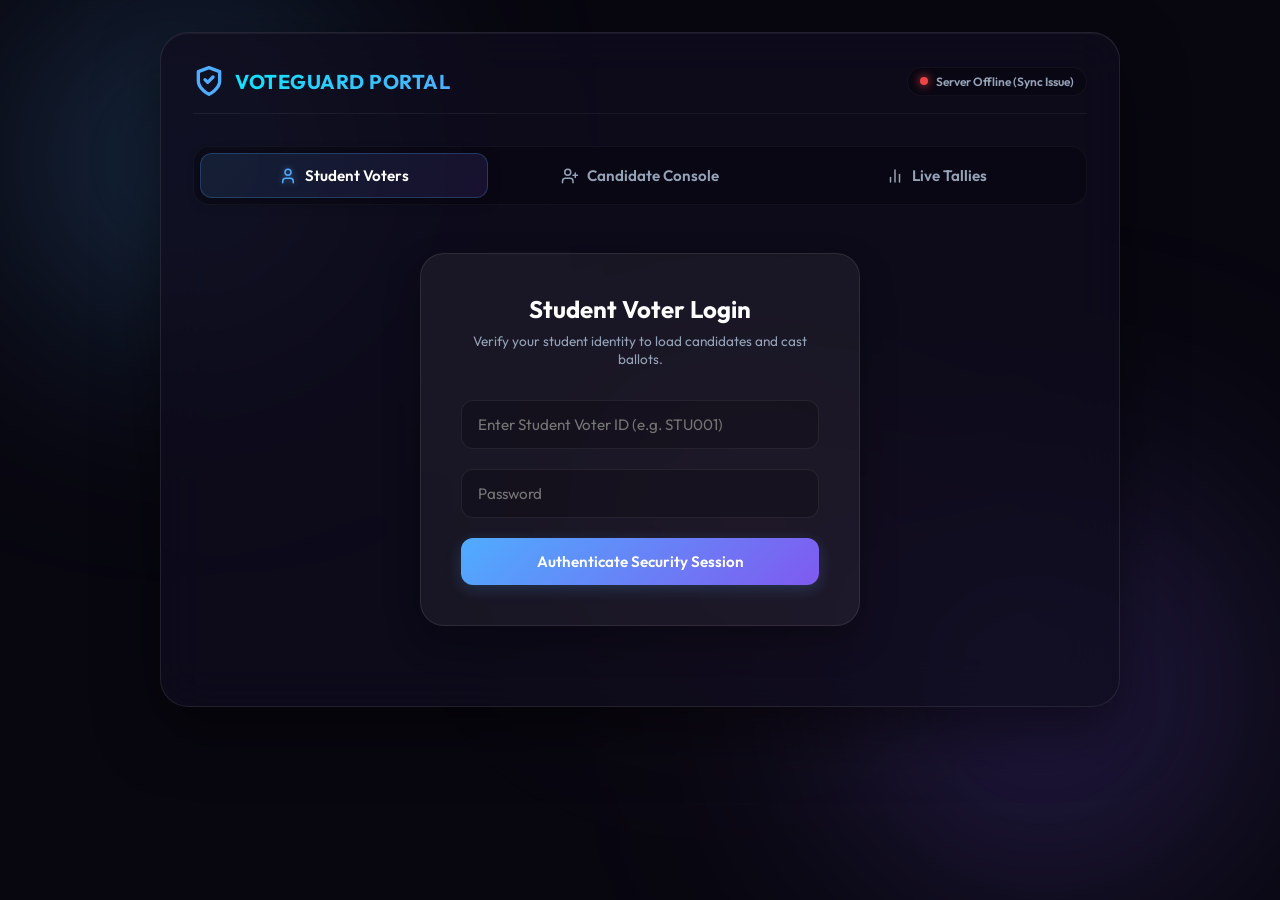
==== CollegeVotingSystem/frontend/index.html @ 543c8ec4 "Add files via upload" ====
<!DOCTYPE html>
<html lang="en">
<head>
  <meta charset="UTF-8">
  <meta name="viewport" content="width=device-width, initial-scale=1.0">
  <title>College Online Election Portal</title>
  <link rel="stylesheet" href="style.css">
</head>
<body>

  <!-- Background Animated Glow Orbs -->
  <div class="bg-orbs">
    <div class="orb orb-1"></div>
    <div class="orb orb-2"></div>
    <div class="orb orb-3"></div>
  </div>

  <div class="container">
    
    <!-- Top System Header -->
    <header class="app-header">
      <div class="header-logo">
        <svg xmlns="http://www.w3.org/2000/svg" width="32" height="32" viewBox="0 0 24 24" fill="none" stroke="currentColor" stroke-width="2.5" stroke-linecap="round" stroke-linejoin="round">
          <path d="M12 22s8-4 8-10V5l-8-3-8 3v7c0 6 8 10 8 10z"/>
          <path d="m9 11 2 2 4-4"/>
        </svg>
        <span>VOTEGUARD PORTAL</span>
      </div>
      <div class="connection-status" id="connectionStatus">
        <span class="status-dot offline"></span>
        <span class="status-text" id="statusText">Connecting Server...</span>
      </div>
    </header>

    <!-- Main Navigation Menu Tabs -->
    <nav class="main-menu">
      <button class="active" onclick="switchMainTab('voter')">
        <svg xmlns="http://www.w3.org/2000/svg" width="18" height="18" viewBox="0 0 24 24" fill="none" stroke="currentColor" stroke-width="2" stroke-linecap="round" stroke-linejoin="round">
          <path d="M19 21v-2a4 4 0 0 0-4-4H9a4 4 0 0 0-4 4v2"/>
          <circle cx="12" cy="7" r="4"/>
        </svg>
        Student Voters
      </button>
      <button onclick="switchMainTab('candidate')">
        <svg xmlns="http://www.w3.org/2000/svg" width="18" height="18" viewBox="0 0 24 24" fill="none" stroke="currentColor" stroke-width="2" stroke-linecap="round" stroke-linejoin="round">
          <path d="M16 21v-2a4 4 0 0 0-4-4H6a4 4 0 0 0-4 4v2"/>
          <circle cx="9" cy="7" r="4"/>
          <line x1="19" x2="19" y1="8" y2="14"/>
          <line x1="22" x2="16" y1="11" y2="11"/>
        </svg>
        Candidate Console
      </button>
      <button onclick="switchMainTab('results')">
        <svg xmlns="http://www.w3.org/2000/svg" width="18" height="18" viewBox="0 0 24 24" fill="none" stroke="currentColor" stroke-width="2" stroke-linecap="round" stroke-linejoin="round">
          <line x1="18" x2="18" y1="20" y2="10"/>
          <line x1="12" x2="12" y1="20" y2="4"/>
          <line x1="6" x2="6" y1="20" y2="14"/>
        </svg>
        Live Tallies
      </button>
    </nav>

    <!-- SECTION 1: STUDENT VOTER PORTAL -->
    <div id="voterPortal" class="tab-section active">
      
      <!-- Voter Authentication Check -->
      <div id="voterLoginCard" class="auth-card">
        <h2>Student Voter Login</h2>
        <p class="auth-subtitle">Verify your student identity to load candidates and cast ballots.</p>
        <div class="form-group">
          <input type="text" id="voterIdInput" placeholder="Enter Student Voter ID (e.g. STU001)">
        </div>
        <div class="form-group">
          <input type="password" id="voterPassInput" placeholder="Password">
        </div>
        <button class="btn-primary" onclick="handleVoterLogin()">
          Authenticate Security Session
        </button>
      </div>

      <!-- Voter Active Session Dashboard -->
      <div id="voterDashboard" class="dashboard-wrapper" style="display: none;">
        <div class="session-info-bar">
          <div class="voter-badge">
            <div class="badge-icon">
              <svg xmlns="http://www.w3.org/2000/svg" width="20" height="20" viewBox="0 0 24 24" fill="none" stroke="currentColor" stroke-width="2">
                <path d="M19 21v-2a4 4 0 0 0-4-4H9a4 4 0 0 0-4 4v2"/>
                <circle cx="12" cy="7" r="4"/>
              </svg>
            </div>
            <div>
              <div class="voter-name" id="sessionVoterName">David Miller</div>
              <div class="voter-details" id="sessionVoterDetails">STU001 • Department of Computer Science</div>
            </div>
          </div>
          <button class="btn-secondary" onclick="handleVoterLogout()">Logout</button>
        </div>

        <h2 class="section-title">Electoral Categories</h2>

        <!-- Position Category Toggles -->
        <div class="position-tab-bar">
          <button class="pos-tab active" onclick="switchPositionTab('President')">President</button>
          <button class="pos-tab" onclick="switchPositionTab('Vice President')">Vice President</button>
          <button class="pos-tab" onclick="switchPositionTab('General Secretary')">General Secretary</button>
        </div>

        <!-- Ballot Cast Indicator -->
        <div id="ballotCastBadge" class="ballot-status-badge" style="display: none;">
          <svg xmlns="http://www.w3.org/2000/svg" width="20" height="20" viewBox="0 0 24 24" fill="none" stroke="currentColor" stroke-width="2.5">
            <polyline points="20 6 9 17 4 12"/>
          </svg>
          <span>You have cast your secure ballot for this position.</span>
        </div>

        <!-- Candidate Cards Grid -->
        <div id="voterCandidatesGrid" class="cards-grid">
          <!-- Dynamically populated candidate cards -->
        </div>

      </div>
    </div>

    <!-- SECTION 2: CANDIDATE PROFILE PORTAL -->
    <div id="candidatePortal" class="tab-section">
      
      <!-- Candidate Authentication Check -->
      <div id="candidateLoginCard" class="auth-card">
        <h2>Candidate Console Login</h2>
        <p class="auth-subtitle">Authorized participants only. Access profile configuration utilities.</p>
        <div class="form-group">
          <input type="text" id="candidateIdInput" placeholder="Enter Candidate ID (e.g. PRES01)">
        </div>
        <div class="form-group">
          <input type="password" id="candidatePassInput" placeholder="Console Password">
        </div>
        <button class="btn-primary" onclick="handleCandidateLogin()">
          Decrypt Profile Console
        </button>
      </div>

      <!-- Candidate Profile Editor console -->
      <div id="candidateEditor" class="editor-wrapper" style="display: none;">
        <div class="session-info-bar">
          <div>
            <h2 class="editor-title">Candidate Profile Console</h2>
            <p class="editor-subtitle">Modify details presented to student voters.</p>
          </div>
          <button class="btn-secondary" onclick="handleCandidateLogout()">Logout</button>
        </div>

        <div class="editor-layout">
          
          <!-- Image upload and preview card -->
          <div class="profile-photo-card">
            <h3>Profile Photo</h3>
            <div class="photo-preview-box">
              <img id="profileImagePreview" src="" alt="Profile Image" style="display: none;">
              <div id="photoAvatarPlaceholder" class="photo-placeholder-avatar">
                <svg xmlns="http://www.w3.org/2000/svg" width="60" height="60" viewBox="0 0 24 24" fill="none" stroke="currentColor" stroke-width="1.5">
                  <path d="M19 21v-2a4 4 0 0 0-4-4H9a4 4 0 0 0-4 4v2"/>
                  <circle cx="12" cy="7" r="4"/>
                </svg>
              </div>
            </div>
            <div class="file-input-wrapper">
              <button class="btn-file-select">Select Photo File</button>
              <input type="file" id="candidateImageFile" accept="image/*" onchange="previewSelectedImage(event)">
            </div>
            <p class="photo-upload-hint">Formats: JPG, PNG, WebP (Max 2MB).</p>
            <button class="btn-primary-small" onclick="handleCandidateImageUpload()">
              Upload Photo
            </button>
          </div>

          <!-- Text Profile fields -->
          <div class="profile-details-form">
            <h3>Campaign Information</h3>
            <div class="editor-grid">
              <div class="form-group">
                <label>Registered Name</label>
                <input type="text" id="candEditName" placeholder="Full Name">
              </div>
              <div class="form-group">
                <label>Position Affiliation</label>
                <input type="text" id="candEditPosition" disabled style="opacity: 0.65; cursor: not-allowed;">
              </div>
              <div class="form-group full-width">
                <label>Degree & Year</label>
                <input type="text" id="candEditDegree" placeholder="e.g. B.Tech CS, 3rd Year">
              </div>
              <div class="form-group full-width">
                <label>Academic / Extra-Curricular Qualifications</label>
                <input type="text" id="candEditQual" placeholder="e.g. Class Rep, Tech-fest Organizer">
              </div>
              <div class="form-group full-width">
                <label>Profile Achievements</label>
                <textarea id="candEditAchievements" placeholder="List your key achievements during college life..."></textarea>
              </div>
              <div class="form-group full-width">
                <label>Campaign Manifesto & Promises</label>
                <textarea id="candEditManifesto" placeholder="List your promises and manifesto agenda for voters..."></textarea>
              </div>
            </div>
            <button class="btn-primary" onclick="handleCandidateProfileUpdate()">
              Save Profile Changes
            </button>
          </div>

        </div>
      </div>
    </div>

    <!-- SECTION 3: ELECTION LIVE TALLIES -->
    <div id="resultsPortal" class="tab-section">
      <div class="results-header-box">
        <h2>Live Ballot tallies</h2>
        <p class="results-subtitle">Encrypted public ledger vote summaries. Refresh values live.</p>
        <button class="btn-secondary-small" onclick="loadResultsData()">
          <svg xmlns="http://www.w3.org/2000/svg" width="16" height="16" viewBox="0 0 24 24" fill="none" stroke="currentColor" stroke-width="2">
            <path d="M21.5 2v6h-6M21.34 15.57a10 10 0 1 1-.57-8.38l5.67-5.67"/>
          </svg>
          Sync Votes
        </button>
      </div>

      <!-- Live position summaries container -->
      <div id="resultsTalliesContainer">
        <!-- Dynamically rendered progress charts per position -->
      </div>
    </div>

  </div>

  <!-- Micro Notifications Toast -->
  <div id="appToast" class="toast-card">
    <span class="toast-icon" id="toastIcon"></span>
    <span class="toast-message" id="toastMessage"></span>
  </div>

  <script src="script.js"></script>
</body>
</html>
---- CollegeVotingSystem/frontend/style.css ----
/* frontend/style.css */
@import url('https://fonts.googleapis.com/css2?family=Outfit:wght@300;400;500;600;700&display=swap');

:root {
  --bg-primary: #080710;
  --card-bg: rgba(255, 255, 255, 0.05);
  --card-border: rgba(255, 255, 255, 0.09);
  --text-primary: #ffffff;
  --text-secondary: #94a3b8;
  
  /* Harmonious Color Palette */
  --accent-cyan: #00f2fe;
  --accent-blue: #4facfe;
  --accent-purple: #7f5af0;
  --accent-pink: #ec4899;
  
  --success: #10b981;
  --error: #ef4444;
  --warning: #f59e0b;
  
  --transition-smooth: all 0.4s cubic-bezier(0.16, 1, 0.3, 1);
  --font-family: 'Outfit', sans-serif;
}

* {
  margin: 0;
  padding: 0;
  box-sizing: border-box;
}

body {
  font-family: var(--font-family);
  background-color: var(--bg-primary);
  color: var(--text-primary);
  min-height: 100vh;
  overflow-x: hidden;
  position: relative;
  display: flex;
  justify-content: center;
  align-items: flex-start;
  padding: 2rem 1rem;
}

/* Background Glowing Orbs */
.bg-orbs {
  position: fixed;
  width: 100vw;
  height: 100vh;
  top: 0;
  left: 0;
  z-index: 1;
  overflow: hidden;
  pointer-events: none;
}

.orb {
  position: absolute;
  border-radius: 50%;
  filter: blur(100px);
  opacity: 0.3;
  mix-blend-mode: screen;
}

.orb-1 {
  width: 500px;
  height: 500px;
  background: radial-gradient(circle, var(--accent-blue) 0%, transparent 70%);
  top: -10%;
  left: -5%;
  animation: floatOrb 25s infinite alternate ease-in-out;
}

.orb-2 {
  width: 600px;
  height: 600px;
  background: radial-gradient(circle, var(--accent-purple) 0%, transparent 70%);
  bottom: -10%;
  right: -5%;
  animation: floatOrb 30s infinite alternate-reverse ease-in-out;
}

.orb-3 {
  width: 300px;
  height: 300px;
  background: radial-gradient(circle, var(--accent-pink) 0%, transparent 70%);
  top: 40%;
  left: 45%;
  animation: floatOrb 20s infinite alternate ease-in-out;
}

@keyframes floatOrb {
  0% { transform: translate(0, 0) scale(1); }
  50% { transform: translate(50px, -30px) scale(1.05); }
  100% { transform: translate(-30px, 60px) scale(0.95); }
}

/* App Container */
.container {
  position: relative;
  z-index: 10;
  width: 100%;
  max-width: 960px;
  background: rgba(15, 12, 30, 0.75);
  backdrop-filter: blur(24px);
  -webkit-backdrop-filter: blur(24px);
  border: 1px solid var(--card-border);
  border-radius: 28px;
  padding: 2rem;
  box-shadow: 0 24px 60px rgba(0, 0, 0, 0.5),
              inset 0 1px 0 rgba(255, 255, 255, 0.05);
}

/* App Header */
.app-header {
  display: flex;
  justify-content: space-between;
  align-items: center;
  margin-bottom: 2rem;
  padding-bottom: 1rem;
  border-bottom: 1px solid rgba(255, 255, 255, 0.06);
}

.header-logo {
  font-size: 1.25rem;
  font-weight: 700;
  letter-spacing: 0.5px;
  display: flex;
  align-items: center;
  gap: 10px;
  background: linear-gradient(135deg, var(--accent-cyan), var(--accent-blue));
  -webkit-background-clip: text;
  -webkit-text-fill-color: transparent;
}

.header-logo svg {
  stroke: var(--accent-blue);
}

/* Connection Status indicator */
.connection-status {
  display: flex;
  align-items: center;
  gap: 8px;
  background: rgba(0, 0, 0, 0.25);
  padding: 6px 12px;
  border-radius: 20px;
  border: 1px solid rgba(255, 255, 255, 0.04);
}

.status-dot {
  width: 8px;
  height: 8px;
  border-radius: 50%;
  display: inline-block;
  position: relative;
}

.status-dot.online {
  background: var(--success);
  box-shadow: 0 0 10px var(--success);
}

.status-dot.offline {
  background: var(--error);
  box-shadow: 0 0 10px var(--error);
  animation: pulseOffline 1.5s infinite alternate;
}

@keyframes pulseOffline {
  to { opacity: 0.4; }
}

.status-text {
  font-size: 0.75rem;
  font-weight: 600;
  color: var(--text-secondary);
}

/* Navigation Menu */
.main-menu {
  display: grid;
  grid-template-columns: repeat(3, 1fr);
  gap: 8px;
  background: rgba(0, 0, 0, 0.25);
  padding: 6px;
  border-radius: 16px;
  border: 1px solid rgba(255, 255, 255, 0.04);
  margin-bottom: 2rem;
}

.main-menu button {
  background: transparent;
  border: none;
  color: var(--text-secondary);
  padding: 12px 6px;
  font-family: var(--font-family);
  font-size: 0.95rem;
  font-weight: 600;
  cursor: pointer;
  border-radius: 12px;
  transition: var(--transition-smooth);
  outline: none;
  display: flex;
  align-items: center;
  justify-content: center;
  gap: 8px;
}

.main-menu button svg {
  transition: var(--transition-smooth);
}

.main-menu button:hover {
  color: var(--text-primary);
  background: rgba(255, 255, 255, 0.03);
}

.main-menu button.active {
  background: linear-gradient(135deg, rgba(79, 172, 254, 0.12), rgba(127, 90, 240, 0.12));
  color: var(--text-primary);
  border: 1px solid rgba(79, 172, 254, 0.25);
  box-shadow: 0 4px 15px rgba(0, 0, 0, 0.2);
}

.main-menu button.active svg {
  stroke: var(--accent-blue);
  filter: drop-shadow(0 0 3px rgba(79, 172, 254, 0.5));
}

/* Sections Control */
.tab-section {
  display: none;
  opacity: 0;
  transform: translateY(15px);
  transition: opacity 0.5s ease, transform 0.5s ease;
}

.tab-section.active {
  display: block;
  opacity: 1;
  transform: translateY(0);
}

/* Titles */
h2 {
  font-size: 1.5rem;
  font-weight: 700;
  color: var(--text-primary);
  margin-bottom: 0.5rem;
}

h2.section-title {
  margin: 2rem 0 1.25rem 0;
  border-left: 4px solid var(--accent-blue);
  padding-left: 10px;
  font-size: 1.35rem;
}

/* Form Cards (Login views) */
.auth-card {
  max-width: 440px;
  margin: 3rem auto;
  background: var(--card-bg);
  border: 1px solid var(--card-border);
  border-radius: 24px;
  padding: 2.5rem;
  box-shadow: 0 15px 35px rgba(0, 0, 0, 0.3);
  text-align: center;
}

.auth-subtitle {
  font-size: 0.85rem;
  color: var(--text-secondary);
  margin-bottom: 2rem;
}

/* Input Fields styling */
.form-group {
  margin-bottom: 1.25rem;
  text-align: left;
}

.form-group label {
  display: block;
  font-size: 0.8rem;
  font-weight: 600;
  color: var(--text-secondary);
  margin-bottom: 6px;
  text-transform: uppercase;
  letter-spacing: 0.5px;
}

input[type="text"],
input[type="password"],
input[type="number"],
textarea {
  width: 100%;
  padding: 14px 16px;
  background: rgba(0, 0, 0, 0.2);
  border: 1.5px solid rgba(255, 255, 255, 0.07);
  border-radius: 12px;
  color: var(--text-primary);
  font-family: var(--font-family);
  font-size: 0.95rem;
  outline: none;
  transition: var(--transition-smooth);
}

input[type="text"]:focus,
input[type="password"]:focus,
input[type="number"]:focus,
textarea:focus {
  border-color: var(--accent-blue);
  background: rgba(0, 0, 0, 0.35);
  box-shadow: 0 0 15px rgba(79, 172, 254, 0.1);
}

textarea {
  min-height: 100px;
  resize: vertical;
}

/* Buttons System */
button.btn-primary {
  width: 100%;
  padding: 14px;
  background: linear-gradient(135deg, var(--accent-blue), var(--accent-purple));
  color: var(--text-primary);
  border: none;
  border-radius: 12px;
  font-family: var(--font-family);
  font-size: 0.95rem;
  font-weight: 600;
  cursor: pointer;
  transition: var(--transition-smooth);
  box-shadow: 0 4px 15px rgba(79, 172, 254, 0.2);
  display: inline-flex;
  align-items: center;
  justify-content: center;
  gap: 8px;
}

button.btn-primary:hover {
  transform: translateY(-2px);
  box-shadow: 0 6px 20px rgba(79, 172, 254, 0.35);
  background: linear-gradient(135deg, var(--accent-cyan), var(--accent-purple));
}

button.btn-primary:active {
  transform: translateY(1px);
}

button.btn-primary-small {
  padding: 10px 16px;
  background: linear-gradient(135deg, var(--accent-blue), var(--accent-purple));
  color: var(--text-primary);
  border: none;
  border-radius: 8px;
  font-family: var(--font-family);
  font-size: 0.85rem;
  font-weight: 600;
  cursor: pointer;
  transition: var(--transition-smooth);
  width: 100%;
}

button.btn-primary-small:hover {
  background: linear-gradient(135deg, var(--accent-cyan), var(--accent-purple));
  box-shadow: 0 4px 12px rgba(79, 172, 254, 0.2);
}

button.btn-secondary {
  padding: 10px 18px;
  background: rgba(255, 255, 255, 0.05);
  border: 1px solid rgba(255, 255, 255, 0.1);
  border-radius: 10px;
  color: var(--text-primary);
  font-family: var(--font-family);
  font-size: 0.85rem;
  font-weight: 600;
  cursor: pointer;
  transition: var(--transition-smooth);
}

button.btn-secondary:hover {
  background: rgba(255, 255, 255, 0.1);
  border-color: rgba(255, 255, 255, 0.2);
}

button.btn-secondary-small {
  padding: 8px 14px;
  background: rgba(255, 255, 255, 0.05);
  border: 1px solid rgba(255, 255, 255, 0.1);
  border-radius: 8px;
  color: var(--text-primary);
  font-family: var(--font-family);
  font-size: 0.8rem;
  font-weight: 600;
  cursor: pointer;
  transition: var(--transition-smooth);
  display: inline-flex;
  align-items: center;
  gap: 6px;
}

button.btn-secondary-small:hover {
  background: rgba(255, 255, 255, 0.1);
}

/* Session Info Bar */
.session-info-bar {
  display: flex;
  justify-content: space-between;
  align-items: center;
  background: rgba(0, 0, 0, 0.2);
  border: 1px solid var(--card-border);
  border-radius: 18px;
  padding: 12px 20px;
  margin-bottom: 1.5rem;
}

.voter-badge {
  display: flex;
  align-items: center;
  gap: 12px;
}

.badge-icon {
  width: 40px;
  height: 40px;
  border-radius: 12px;
  background: linear-gradient(135deg, rgba(79, 172, 254, 0.2), rgba(127, 90, 240, 0.2));
  border: 1px solid rgba(79, 172, 254, 0.3);
  display: flex;
  align-items: center;
  justify-content: center;
  color: var(--accent-cyan);
}

.voter-name {
  font-weight: 700;
  font-size: 0.95rem;
}

.voter-details {
  font-size: 0.75rem;
  color: var(--text-secondary);
}

/* Voting Position Tabs */
.position-tab-bar {
  display: flex;
  gap: 8px;
  margin-bottom: 1.5rem;
  overflow-x: auto;
  padding-bottom: 4px;
}

.pos-tab {
  background: rgba(255, 255, 255, 0.03);
  border: 1px solid rgba(255, 255, 255, 0.05);
  color: var(--text-secondary);
  padding: 10px 18px;
  border-radius: 30px;
  font-family: var(--font-family);
  font-size: 0.85rem;
  font-weight: 600;
  cursor: pointer;
  transition: var(--transition-smooth);
  white-space: nowrap;
}

.pos-tab:hover {
  background: rgba(255, 255, 255, 0.07);
  color: var(--text-primary);
}

.pos-tab.active {
  background: var(--accent-blue);
  color: var(--bg-primary);
  border-color: var(--accent-blue);
  box-shadow: 0 4px 12px rgba(79, 172, 254, 0.3);
}

/* Ballot Status Badge */
.ballot-status-badge {
  background: rgba(16, 185, 129, 0.1);
  border: 1px solid rgba(16, 185, 129, 0.3);
  color: var(--success);
  padding: 12px 16px;
  border-radius: 12px;
  margin-bottom: 1.5rem;
  display: flex;
  align-items: center;
  gap: 10px;
  font-size: 0.9rem;
  font-weight: 600;
}

/* Candidate Display Cards Grid */
.cards-grid {
  display: grid;
  grid-template-columns: repeat(auto-fill, minmax(280px, 1fr));
  gap: 1.5rem;
}

.candidate-card {
  background: var(--card-bg);
  border: 1px solid var(--card-border);
  border-radius: 20px;
  padding: 1.5rem;
  display: flex;
  flex-direction: column;
  transition: var(--transition-smooth);
  position: relative;
  overflow: hidden;
}

.candidate-card:hover {
  transform: translateY(-5px);
  border-color: rgba(79, 172, 254, 0.25);
  box-shadow: 0 10px 25px rgba(0, 0, 0, 0.3);
}

/* Left stripe in card */
.candidate-card::after {
  content: '';
  position: absolute;
  top: 0;
  left: 0;
  width: 4px;
  height: 100%;
  background: linear-gradient(to bottom, var(--accent-blue), var(--accent-purple));
}

.card-avatar-box {
  width: 80px;
  height: 80px;
  border-radius: 50%;
  background: rgba(255, 255, 255, 0.03);
  border: 2px solid rgba(255, 255, 255, 0.1);
  overflow: hidden;
  margin: 0.5rem 0 1rem 0;
  display: flex;
  align-items: center;
  justify-content: center;
  color: var(--text-secondary);
}

.card-avatar-box img {
  width: 100%;
  height: 100%;
  object-fit: cover;
}

.card-name {
  font-size: 1.25rem;
  font-weight: 700;
  margin-bottom: 4px;
}

.card-degree {
  font-size: 0.8rem;
  color: var(--accent-cyan);
  font-weight: 600;
  margin-bottom: 12px;
}

.card-info {
  font-size: 0.85rem;
  color: var(--text-secondary);
  margin-bottom: 6px;
}

.card-info strong {
  color: var(--text-primary);
}

/* Collapsible content boxes */
.collapsible-box {
  margin-top: 10px;
  border: 1px solid rgba(255, 255, 255, 0.05);
  border-radius: 10px;
  overflow: hidden;
  background: rgba(0, 0, 0, 0.15);
}

.collapsible-header {
  padding: 10px 14px;
  font-size: 0.8rem;
  font-weight: 700;
  color: var(--text-primary);
  background: rgba(255, 255, 255, 0.02);
  cursor: pointer;
  display: flex;
  justify-content: space-between;
  align-items: center;
  user-select: none;
}

.collapsible-header::after {
  content: '▼';
  font-size: 0.65rem;
  color: var(--text-secondary);
  transition: var(--transition-smooth);
}

.collapsible-box.open .collapsible-header::after {
  transform: rotate(180deg);
}

.collapsible-content {
  max-height: 0;
  overflow: hidden;
  transition: max-height 0.3s cubic-bezier(0.16, 1, 0.3, 1);
  padding: 0 14px;
  font-size: 0.82rem;
  line-height: 1.5;
  color: var(--text-secondary);
}

.collapsible-box.open .collapsible-content {
  max-height: 150px;
  overflow-y: auto;
  padding: 10px 14px;
}

.card-vote-btn-wrapper {
  margin-top: 1.5rem;
}

/* Candidate profile editor layout */
.editor-layout {
  display: grid;
  grid-template-columns: 280px 1fr;
  gap: 2rem;
  margin-top: 1.5rem;
}

.profile-photo-card {
  background: var(--card-bg);
  border: 1px solid var(--card-border);
  border-radius: 20px;
  padding: 1.5rem;
  display: flex;
  flex-direction: column;
  align-items: center;
  text-align: center;
}

.photo-preview-box {
  width: 140px;
  height: 140px;
  border-radius: 50%;
  background: rgba(0, 0, 0, 0.2);
  border: 2px dashed rgba(255, 255, 255, 0.15);
  display: flex;
  align-items: center;
  justify-content: center;
  overflow: hidden;
  margin: 1.5rem 0;
}

.photo-preview-box img {
  width: 100%;
  height: 100%;
  object-fit: cover;
}

.photo-placeholder-avatar {
  color: rgba(255, 255, 255, 0.2);
  display: flex;
  align-items: center;
  justify-content: center;
}

.file-input-wrapper {
  position: relative;
  overflow: hidden;
  margin-bottom: 12px;
  width: 100%;
}

.btn-file-select {
  padding: 10px;
  background: rgba(255, 255, 255, 0.05);
  border: 1px solid rgba(255, 255, 255, 0.1);
  border-radius: 8px;
  color: var(--text-primary);
  font-family: var(--font-family);
  font-size: 0.85rem;
  font-weight: 600;
  width: 100%;
  cursor: pointer;
}

.file-input-wrapper input[type="file"] {
  position: absolute;
  top: 0;
  left: 0;
  opacity: 0;
  width: 100%;
  height: 100%;
  cursor: pointer;
}

.photo-upload-hint {
  font-size: 0.72rem;
  color: var(--text-secondary);
  margin-bottom: 1.5rem;
}

.profile-details-form {
  background: var(--card-bg);
  border: 1px solid var(--card-border);
  border-radius: 20px;
  padding: 1.5rem;
}

.editor-grid {
  display: grid;
  grid-template-columns: 1fr 1fr;
  gap: 1rem;
  margin: 1.5rem 0;
}

.editor-grid .full-width {
  grid-column: span 2;
}

/* Results Tallies */
.results-header-box {
  display: flex;
  justify-content: space-between;
  align-items: center;
  margin-bottom: 2rem;
  border-bottom: 1px solid rgba(255, 255, 255, 0.06);
  padding-bottom: 1rem;
}

.results-subtitle {
  font-size: 0.85rem;
  color: var(--text-secondary);
}

.results-position-block {
  background: var(--card-bg);
  border: 1px solid var(--card-border);
  border-radius: 20px;
  padding: 1.5rem;
  margin-bottom: 1.5rem;
}

.results-position-title {
  font-size: 1.15rem;
  font-weight: 700;
  margin-bottom: 1.25rem;
  color: var(--accent-cyan);
}

.results-rows-wrapper {
  display: flex;
  flex-direction: column;
  gap: 1rem;
}

.result-row-card {
  background: rgba(0, 0, 0, 0.25);
  border: 1px solid rgba(255, 255, 255, 0.04);
  padding: 1rem;
  border-radius: 12px;
  display: flex;
  flex-direction: column;
  gap: 8px;
}

.result-row-header {
  display: flex;
  justify-content: space-between;
  align-items: center;
}

.result-row-name {
  font-weight: 600;
  font-size: 0.95rem;
}

.result-row-party {
  font-size: 0.75rem;
  color: var(--text-secondary);
  font-weight: 400;
}

.result-row-votes {
  font-size: 0.95rem;
  font-weight: 700;
  color: var(--accent-cyan);
}

.result-bar-outer {
  width: 100%;
  height: 8px;
  background: rgba(255, 255, 255, 0.03);
  border-radius: 10px;
  overflow: hidden;
}

.result-bar-inner {
  height: 100%;
  border-radius: 10px;
  background: linear-gradient(to right, var(--accent-blue), var(--accent-purple));
  width: 0%;
  transition: width 1.2s cubic-bezier(0.16, 1, 0.3, 1);
}

/* Winner indicator */
.result-row-card.leading {
  border-color: rgba(245, 158, 11, 0.25);
  background: linear-gradient(135deg, rgba(245, 158, 11, 0.03), rgba(0, 0, 0, 0.25));
}

.result-row-card.leading .result-row-name::before {
  content: '👑 ';
}

/* Micro Toast Alerts */
.toast-card {
  position: fixed;
  bottom: 24px;
  right: 24px;
  z-index: 1000;
  background: rgba(15, 10, 28, 0.9);
  backdrop-filter: blur(12px);
  -webkit-backdrop-filter: blur(12px);
  border: 1px solid var(--card-border);
  padding: 14px 22px;
  border-radius: 12px;
  box-shadow: 0 10px 30px rgba(0, 0, 0, 0.4);
  transform: translateY(100px);
  opacity: 0;
  transition: var(--transition-smooth);
  display: flex;
  align-items: center;
  gap: 10px;
  font-size: 0.9rem;
  max-width: 380px;
}

.toast-card.show {
  transform: translateY(0);
  opacity: 1;
}

.toast-card.success-toast {
  border-left: 4px solid var(--success);
}

.toast-card.error-toast {
  border-left: 4px solid var(--error);
}

/* File Upload Select override button visual styling */
.btn-primary-small:active,
.btn-secondary-small:active,
.btn-file-select:active {
  transform: scale(0.98);
}

/* Responsive adjustments */
@media (max-width: 768px) {
  .main-menu {
    grid-template-columns: 1fr;
  }
  
  .editor-layout {
    grid-template-columns: 1fr;
  }
  
  .editor-grid {
    grid-template-columns: 1fr;
  }
  
  .editor-grid .full-width {
    grid-column: span 1;
  }
  
  .session-info-bar {
    flex-direction: column;
    align-items: stretch;
    gap: 12px;
    text-align: center;
  }
  
  .voter-badge {
    justify-content: center;
  }
}
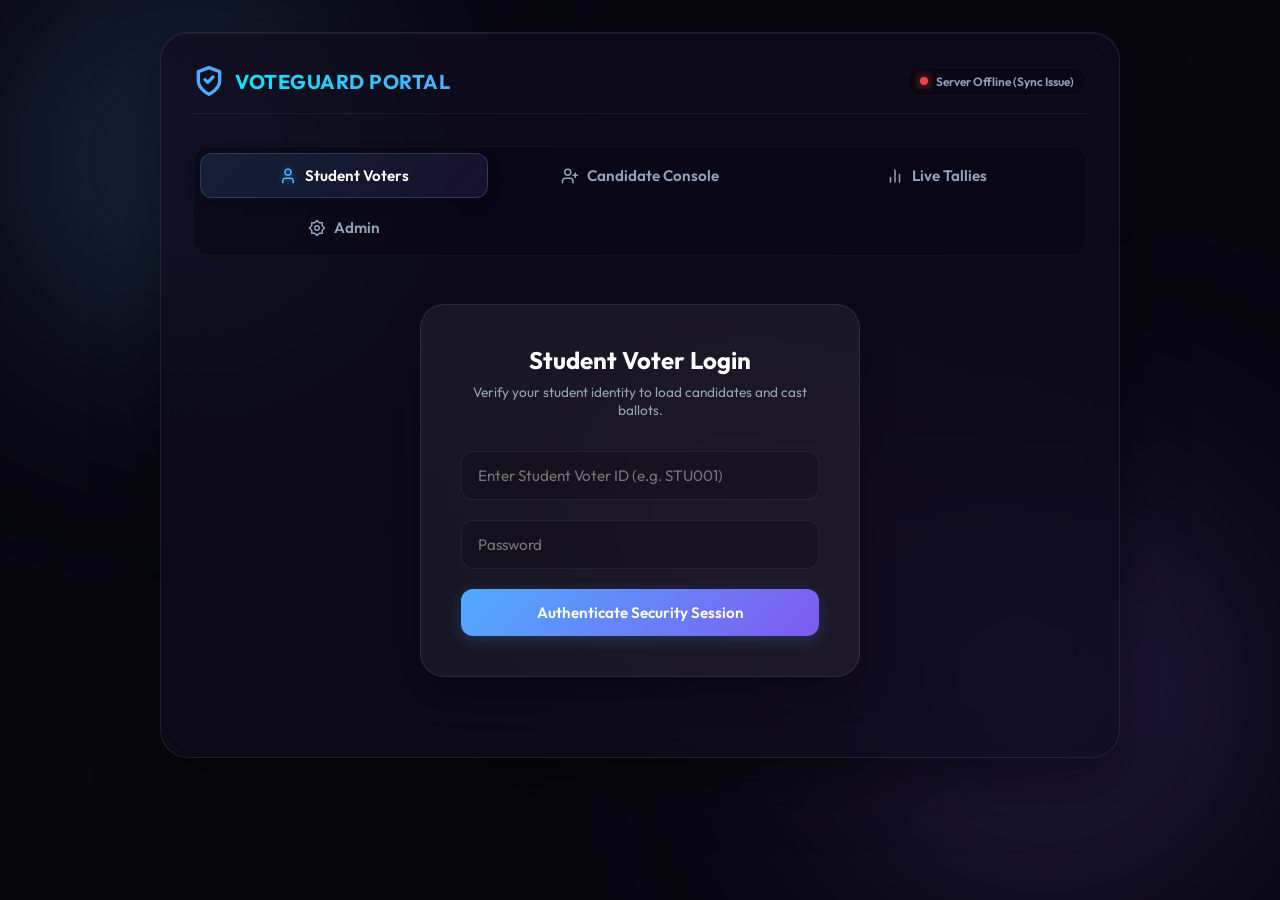
==== commit df522dc0: "Add admin voter management" ====
--- a/CollegeVotingSystem/frontend/index.html
+++ b/CollegeVotingSystem/frontend/index.html
@@ -57,6 +57,13 @@
           <line x1="6" x2="6" y1="20" y2="14"/>
         </svg>
         Live Tallies
+      </button>
+      <button onclick="switchMainTab('admin')">
+        <svg xmlns="http://www.w3.org/2000/svg" width="18" height="18" fill="none" stroke="currentColor" stroke-width="2" viewBox="0 0 24 24">
+          <path d="M12 2l3 3h4v4l3 3-3 3v4h-4l-3 3-3-3H5v-4l-3-3 3-3V5h4z"/>
+          <circle cx="12" cy="12" r="3"/>
+        </svg>
+        Admin
       </button>
     </nav>
 
@@ -223,12 +230,56 @@
           Sync Votes
         </button>
       </div>
-
+<!-- Election Statistics -->
+<div class="results-stats-grid">
+
+  <div class="stat-card">
+    <h3>🗳 Total Votes</h3>
+    <span id="totalVotes">0</span>
+  </div>
+
+  <div class="stat-card">
+    <h3>👨‍🎓 Registered Voters</h3>
+    <span id="registeredVoters">0</span>
+  </div>
+
+  <div class="stat-card">
+    <h3>📊 Turnout</h3>
+    <span id="turnoutPercentage">0%</span>
+  </div>
+
+  <div class="stat-card">
+    <h3>🏆 Positions</h3>
+    <span>3</span>
+  </div>
+
+</div>
       <!-- Live position summaries container -->
       <div id="resultsTalliesContainer">
         <!-- Dynamically rendered progress charts per position -->
       </div>
     </div>
+
+    <div id="adminPortal" class="tab-section">
+
+  <div class="auth-card">
+    <h2>Admin Panel</h2>
+
+    <div class="form-group">
+      <input type="text" id="adminUser" placeholder="Admin Username">
+    </div>
+
+    <div class="form-group">
+      <input type="password" id="adminPass" placeholder="Admin Password">
+    </div>
+
+    <button class="btn-primary" onclick="adminLogin()">
+      Login
+    </button>
+
+  </div>
+
+</div>
 
   </div>
 
--- a/CollegeVotingSystem/frontend/style.css
+++ b/CollegeVotingSystem/frontend/style.css
@@ -128,6 +128,7 @@
   align-items: center;
   gap: 10px;
   background: linear-gradient(135deg, var(--accent-cyan), var(--accent-blue));
+  background-clip: text;
   -webkit-background-clip: text;
   -webkit-text-fill-color: transparent;
 }
@@ -506,51 +507,74 @@
 
 .candidate-card {
   background: var(--card-bg);
-  border: 1px solid var(--card-border);
+  border: 1px solid rgba(255, 255, 255, 0.08);
   border-radius: 20px;
   padding: 1.5rem;
   display: flex;
   flex-direction: column;
-  transition: var(--transition-smooth);
+  transition: all 0.35s ease;
   position: relative;
   overflow: hidden;
+  cursor: pointer;
+  backdrop-filter: blur(12px);
 }
 
 .candidate-card:hover {
-  transform: translateY(-5px);
-  border-color: rgba(79, 172, 254, 0.25);
-  box-shadow: 0 10px 25px rgba(0, 0, 0, 0.3);
-}
-
-/* Left stripe in card */
+  transform: translateY(-10px) scale(1.02);
+  border-color: #4f8cff;
+  box-shadow:
+    0 20px 40px rgba(0,0,0,0.35),
+    0 0 20px rgba(79,140,255,0.35);
+}
+
+/* Animated top highlight */
+.candidate-card::before {
+  content: "";
+  position: absolute;
+  top: 0;
+  left: -100%;
+  width: 100%;
+  height: 4px;
+  background: linear-gradient(90deg, #4f8cff, #7b61ff);
+  transition: left 0.5s ease;
+}
+
+.candidate-card:hover::before {
+  left: 0;
+}
+
+/* Left gradient strip */
 .candidate-card::after {
-  content: '';
+  content: "";
   position: absolute;
   top: 0;
   left: 0;
-  width: 4px;
+  width: 5px;
   height: 100%;
-  background: linear-gradient(to bottom, var(--accent-blue), var(--accent-purple));
+  background: linear-gradient(to bottom, #4f8cff, #7b61ff);
 }
 
 .card-avatar-box {
-  width: 80px;
-  height: 80px;
+  width: 100px;
+  height: 100px;
   border-radius: 50%;
-  background: rgba(255, 255, 255, 0.03);
-  border: 2px solid rgba(255, 255, 255, 0.1);
+  background: rgba(255, 255, 255, 0.05);
+  border: 3px solid #4f8cff;
   overflow: hidden;
-  margin: 0.5rem 0 1rem 0;
+  margin: 0 auto 1rem;
   display: flex;
   align-items: center;
   justify-content: center;
   color: var(--text-secondary);
+  box-shadow: 0 0 15px rgba(79, 140, 255, 0.3);
 }
 
 .card-avatar-box img {
   width: 100%;
   height: 100%;
   object-fit: cover;
+  border-radius: 50%;
+  display: block;
 }
 
 .card-name {
@@ -895,3 +919,36 @@
     justify-content: center;
   }
 }
+
+.results-stats-grid {
+  display: grid;
+  grid-template-columns: repeat(auto-fit, minmax(220px,1fr));
+  gap: 20px;
+  margin: 25px 0;
+}
+
+.stat-card {
+  background: rgba(255,255,255,0.06);
+  border: 1px solid rgba(255,255,255,0.08);
+  border-radius: 18px;
+  padding: 20px;
+  text-align: center;
+  transition: all 0.3s ease;
+}
+
+.stat-card:hover {
+  transform: translateY(-6px);
+  box-shadow: 0 10px 20px rgba(79,140,255,0.25);
+}
+
+.stat-card h3 {
+  margin-bottom: 12px;
+  font-size: 1rem;
+  color: #4f8cff;
+}
+
+.stat-card span {
+  font-size: 2rem;
+  font-weight: bold;
+  color: white;
+}
